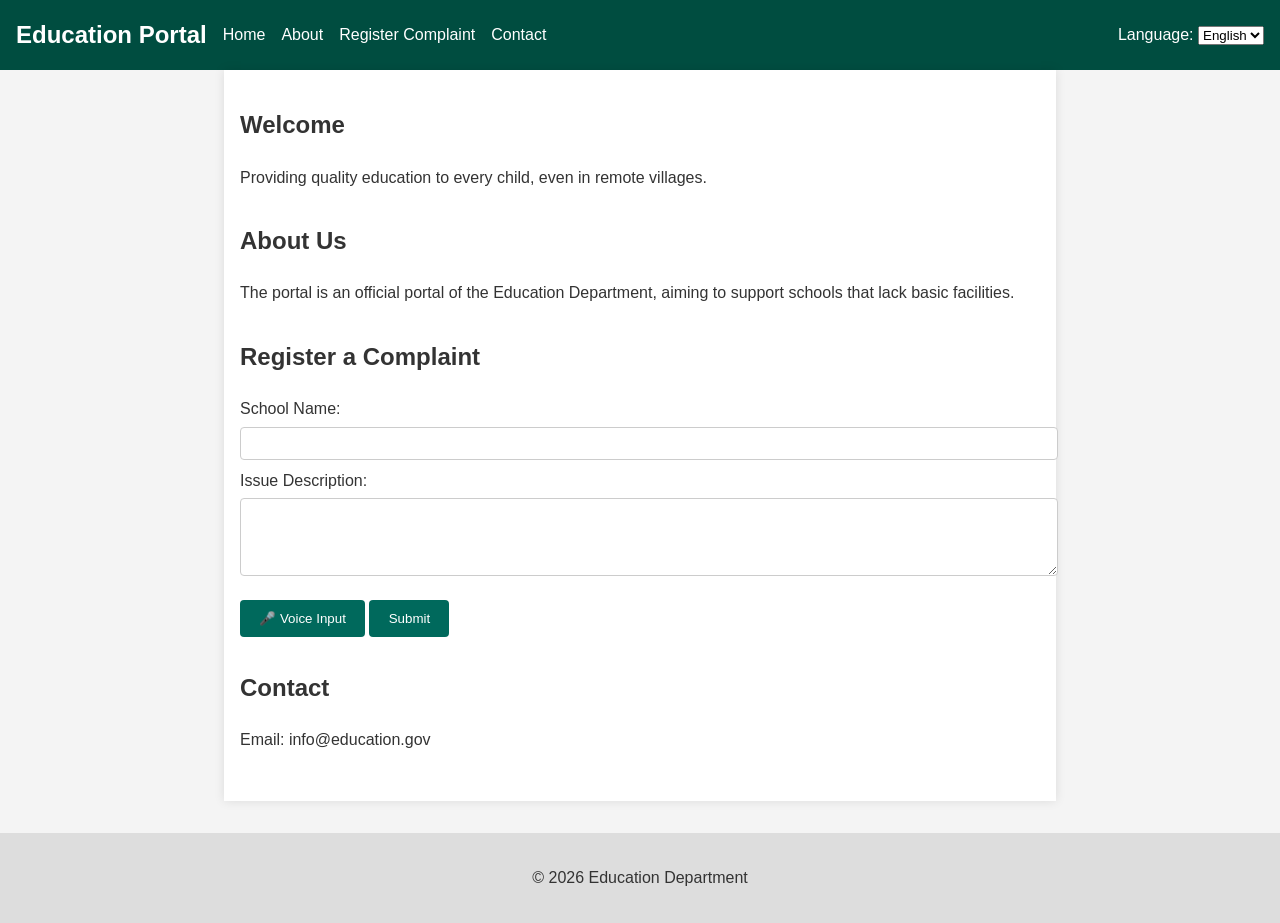
==== index.html @ c0d149fc "Initial commit" ====
<!DOCTYPE html>
<html lang="en">
<head>
    <meta charset="UTF-8" />
    <meta http-equiv="X-UA-Compatible" content="IE=edge" />
    <meta name="viewport" content="width=device-width, initial-scale=1.0" />
    <title>Education Portal</title>
    <link rel="stylesheet" href="style.css" />
</head>
<body>
    <header>
        <h1>Education Portal</h1>
        <nav>
            <ul>
                <li><a href="#home">Home</a></li>
                <li><a href="#about">About</a></li>
                <li><a href="#complaint">Register Complaint</a></li>
                <li><a href="#contact">Contact</a></li>
            </ul>
        </nav>
        <div class="lang-select">
            <label for="language">Language:</label>
            <select id="language" onchange="setLanguage(this.value)">
                <option value="en" selected>English</option>
                <option value="ta">Tamil</option>
                <option value="hi">Hindi</option>
                <!-- Add more languages as needed -->
            </select>
        </div>
    </header>

    <main>
        <section id="home">
            <h2 data-key="homeTitle">Welcome</h2>
            <p data-key="homeDesc">Providing quality education to every child, even in remote villages.</p>
        </section>

        <section id="about">
            <h2 data-key="aboutTitle">About Us</h2>
            <p data-key="aboutDesc">The portal is an official portal of the Education Department, aiming to support schools that lack basic facilities.</p>
        </section>

        <section id="complaint">
            <h2 data-key="complaintTitle">Register a Complaint</h2>
            <form id="complaintForm">
                <label for="schoolName" data-key="schoolNameLabel">School Name:</label>
                <input type="text" id="schoolName" name="schoolName" required />

                <label for="issue" data-key="issueLabel">Issue Description:</label>
                <textarea id="issue" name="issue" rows="4" required></textarea>

                <button type="button" id="voiceBtn" onclick="startVoiceInput()">🎤 Voice Input</button>

                <button type="submit" data-key="submitBtn">Submit</button>
            </form>
            <div id="result"></div>
        </section>

        <section id="contact">
            <h2 data-key="contactTitle">Contact</h2>
            <p data-key="contactInfo">Email: info@education.gov</p>
        </section>
    </main>

    <footer>
        <p>&copy; 2026 Education Department</p>
    </footer>

    <script src="script.js"></script>
</body>
</html>
---- style.css ----
/* style.css */
body {
    font-family: Arial, sans-serif;
    margin: 0;
    padding: 0;
    line-height: 1.6;
    background-color: #f4f4f4;
    color: #333;
}
header {
    background-color: #004d40;
    color: #fff;
    padding: 1rem;
    display: flex;
    flex-wrap: wrap;
    align-items: center;
    justify-content: space-between;
}
header h1 {
    margin: 0;
    font-size: 1.5rem;
}
nav ul {
    list-style: none;
    display: flex;
    margin: 0;
    padding: 0;
}
nav li {
    margin-left: 1rem;
}
nav a {
    color: #fff;
    text-decoration: none;
}
.lang-select {
    margin-left: auto;
    color: #fff;
}
main {
    padding: 1rem;
    max-width: 800px;
    margin: auto;
    background-color: #fff;
    box-shadow: 0 0 10px rgba(0,0,0,0.1);
}
section {
    margin-bottom: 2rem;
}
form label {
    display: block;
    margin-top: 0.5rem;
}
form input, form textarea, form select {
    width: 100%;
    padding: 0.5rem;
    margin-top: 0.3rem;
    border: 1px solid #ccc;
    border-radius: 4px;
}
form button {
    margin-top: 1rem;
    padding: 0.7rem 1.2rem;
    background-color: #00695c;
    color: #fff;
    border: none;
    border-radius: 4px;
    cursor: pointer;
}
form button:hover {
    background-color: #004d40;
}
footer {
    text-align: center;
    padding: 1rem;
    background-color: #ddd;
    margin-top: 2rem;
}
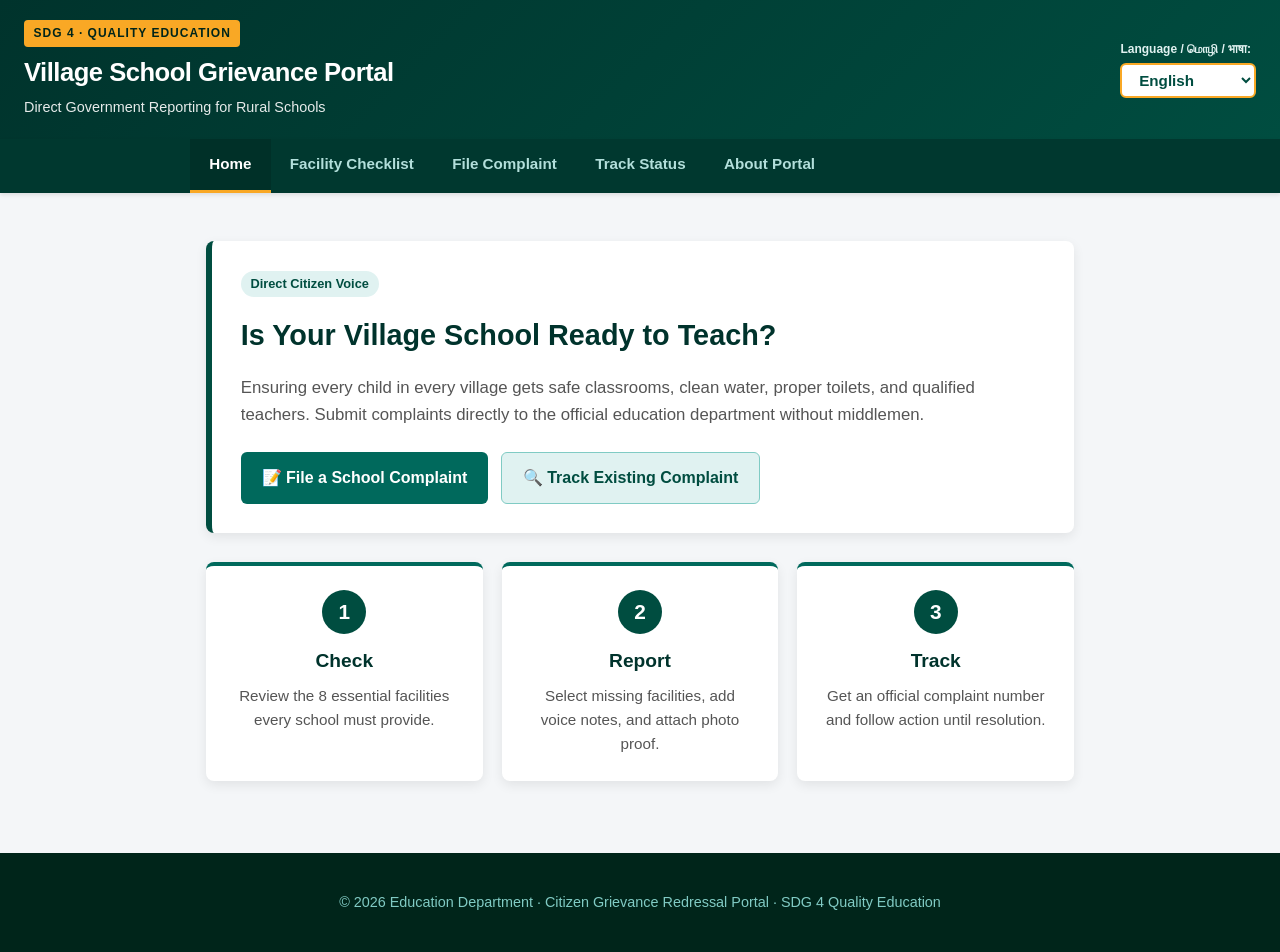
==== commit 70732a80: "Add photo proof upload, preview, facility checklist, complaint tracking, and full translations" ====
--- a/index.html
+++ b/index.html
@@ -4,66 +4,252 @@
     <meta charset="UTF-8" />
     <meta http-equiv="X-UA-Compatible" content="IE=edge" />
     <meta name="viewport" content="width=device-width, initial-scale=1.0" />
-    <title>Education Portal</title>
+    <title>Village School Facility & Complaint Portal | SDG 4</title>
     <link rel="stylesheet" href="style.css" />
 </head>
 <body>
     <header>
-        <h1>Education Portal</h1>
-        <nav>
-            <ul>
-                <li><a href="#home">Home</a></li>
-                <li><a href="#about">About</a></li>
-                <li><a href="#complaint">Register Complaint</a></li>
-                <li><a href="#contact">Contact</a></li>
-            </ul>
-        </nav>
-        <div class="lang-select">
-            <label for="language">Language:</label>
-            <select id="language" onchange="setLanguage(this.value)">
-                <option value="en" selected>English</option>
-                <option value="ta">Tamil</option>
-                <option value="hi">Hindi</option>
-                <!-- Add more languages as needed -->
-            </select>
+        <div class="header-brand">
+            <div class="sdg-badge">SDG 4 · QUALITY EDUCATION</div>
+            <h1 data-key="siteTitle">Village School Grievance Portal</h1>
+            <p class="tagline" data-key="siteTagline">Direct Government Reporting for Rural Schools</p>
+        </div>
+        <div class="header-controls">
+            <div class="lang-select">
+                <label for="language" data-key="langLabel">Language / மொழி / भाषा:</label>
+                <select id="language" onchange="setLanguage(this.value)">
+                    <option value="en" selected>English</option>
+                    <option value="ta">தமிழ் (Tamil)</option>
+                    <option value="hi">हिन्दी (Hindi)</option>
+                </select>
+            </div>
         </div>
     </header>
 
+    <nav>
+        <ul>
+            <li><a href="#home" class="active" data-key="navHome">Home</a></li>
+            <li><a href="#checklist" data-key="navChecklist">Facility Checklist</a></li>
+            <li><a href="#complaint" data-key="navComplaint">File Complaint</a></li>
+            <li><a href="#track" data-key="navTrack">Track Status</a></li>
+            <li><a href="#about" data-key="navAbout">About Portal</a></li>
+        </ul>
+    </nav>
+
     <main>
+        <!-- HOME SECTION -->
         <section id="home">
-            <h2 data-key="homeTitle">Welcome</h2>
-            <p data-key="homeDesc">Providing quality education to every child, even in remote villages.</p>
-        </section>
-
-        <section id="about">
-            <h2 data-key="aboutTitle">About Us</h2>
-            <p data-key="aboutDesc">The portal is an official portal of the Education Department, aiming to support schools that lack basic facilities.</p>
-        </section>
-
-        <section id="complaint">
-            <h2 data-key="complaintTitle">Register a Complaint</h2>
+            <div class="hero-card">
+                <span class="hero-tag" data-key="heroTag">Direct Citizen Voice</span>
+                <h2 data-key="homeTitle">Is Your Village School Ready to Teach?</h2>
+                <p data-key="homeDesc">Ensuring every child in every village gets safe classrooms, clean water, proper toilets, and qualified teachers. Submit complaints directly to the official education department without middlemen.</p>
+                <div class="quick-actions">
+                    <a href="#complaint" class="btn btn-primary" data-key="btnFileNow">📝 File a School Complaint</a>
+                    <a href="#track" class="btn btn-secondary" data-key="btnTrackNow">🔍 Track Existing Complaint</a>
+                </div>
+            </div>
+
+            <div class="steps-grid">
+                <div class="step-card">
+                    <div class="step-num">1</div>
+                    <h3 data-key="step1Title">Check</h3>
+                    <p data-key="step1Desc">Review the 8 essential facilities every school must provide.</p>
+                </div>
+                <div class="step-card">
+                    <div class="step-num">2</div>
+                    <h3 data-key="step2Title">Report</h3>
+                    <p data-key="step2Desc">Select missing facilities, add voice notes, and attach photo proof.</p>
+                </div>
+                <div class="step-card">
+                    <div class="step-num">3</div>
+                    <h3 data-key="step3Title">Track</h3>
+                    <p data-key="step3Desc">Get an official complaint number and follow action until resolution.</p>
+                </div>
+            </div>
+        </section>
+
+        <!-- FACILITY CHECKLIST SECTION -->
+        <section id="checklist" style="display:none;">
+            <h2 data-key="checklistTitle">Mandatory School Facilities Checklist</h2>
+            <p class="section-intro" data-key="checklistIntro">According to RTE and SDG 4 standards, every school must provide these 8 basic facilities. If any are missing, report immediately.</p>
+            
+            <div class="facilities-grid">
+                <div class="facility-card">
+                    <span class="facility-icon">🏫</span>
+                    <h4 data-key="fac1">Enough classrooms and teachers</h4>
+                </div>
+                <div class="facility-card">
+                    <span class="facility-icon">💧</span>
+                    <h4 data-key="fac2">Clean drinking water</h4>
+                </div>
+                <div class="facility-card">
+                    <span class="facility-icon">🚻</span>
+                    <h4 data-key="fac3">Separate toilets for girls and boys</h4>
+                </div>
+                <div class="facility-card">
+                    <span class="facility-icon">💡</span>
+                    <h4 data-key="fac4">Electricity, desks and books</h4>
+                </div>
+                <div class="facility-card">
+                    <span class="facility-icon">🧱</span>
+                    <h4 data-key="fac5">Safe building and boundary wall</h4>
+                </div>
+                <div class="facility-card">
+                    <span class="facility-icon">⚽</span>
+                    <h4 data-key="fac6">Playground & sports equipment</h4>
+                </div>
+                <div class="facility-card">
+                    <span class="facility-icon">♿</span>
+                    <h4 data-key="fac7">Access for children with disabilities</h4>
+                </div>
+                <div class="facility-card">
+                    <span class="facility-icon">🍲</span>
+                    <h4 data-key="fac8">Mid-day meal programme</h4>
+                </div>
+            </div>
+
+            <div class="cta-box">
+                <p data-key="ctaChecklist">Found a school missing one or more of these?</p>
+                <a href="#complaint" class="btn btn-primary" data-key="btnGoReport">Go to Complaint Form &rarr;</a>
+            </div>
+        </section>
+
+        <!-- COMPLAINT FORM SECTION -->
+        <section id="complaint" style="display:none;">
+            <div class="form-header">
+                <h2 data-key="complaintTitle">Register a School Complaint</h2>
+                <p data-key="complaintSubtitle">No agent or middleman: you submit directly to the official education authority.</p>
+            </div>
+
             <form id="complaintForm">
-                <label for="schoolName" data-key="schoolNameLabel">School Name:</label>
-                <input type="text" id="schoolName" name="schoolName" required />
-
-                <label for="issue" data-key="issueLabel">Issue Description:</label>
-                <textarea id="issue" name="issue" rows="4" required></textarea>
-
-                <button type="button" id="voiceBtn" onclick="startVoiceInput()">🎤 Voice Input</button>
-
-                <button type="submit" data-key="submitBtn">Submit</button>
+                <!-- Location Details -->
+                <div class="form-group">
+                    <label for="schoolName" data-key="schoolNameLabel">School Name *</label>
+                    <input type="text" id="schoolName" name="schoolName" placeholder="e.g. Govt Primary School, Perur" required />
+                </div>
+
+                <div class="form-row">
+                    <div class="form-group">
+                        <label for="villageName" data-key="villageLabel">Village / Town *</label>
+                        <input type="text" id="villageName" name="villageName" placeholder="e.g. Perur" required />
+                    </div>
+                    <div class="form-group">
+                        <label for="districtName" data-key="districtLabel">District *</label>
+                        <input type="text" id="districtName" name="districtName" placeholder="e.g. Coimbatore" required />
+                    </div>
+                </div>
+
+                <!-- Missing Facilities Checkboxes -->
+                <div class="form-group">
+                    <label data-key="missingFacLabel">Missing or Broken Facilities (Tick all that apply) *</label>
+                    <div class="checkbox-grid">
+                        <label class="check-item"><input type="checkbox" name="facility" value="Classrooms & Teachers" /> <span data-key="fac1">Enough classrooms and teachers</span></label>
+                        <label class="check-item"><input type="checkbox" name="facility" value="Clean Drinking Water" /> <span data-key="fac2">Clean drinking water</span></label>
+                        <label class="check-item"><input type="checkbox" name="facility" value="Separate Toilets" /> <span data-key="fac3">Separate toilets for girls and boys</span></label>
+                        <label class="check-item"><input type="checkbox" name="facility" value="Electricity & Desks" /> <span data-key="fac4">Electricity, desks and books</span></label>
+                        <label class="check-item"><input type="checkbox" name="facility" value="Safe Building" /> <span data-key="fac5">Safe building and boundary wall</span></label>
+                        <label class="check-item"><input type="checkbox" name="facility" value="Playground" /> <span data-key="fac6">Playground & sports equipment</span></label>
+                        <label class="check-item"><input type="checkbox" name="facility" value="Disability Access" /> <span data-key="fac7">Access for children with disabilities</span></label>
+                        <label class="check-item"><input type="checkbox" name="facility" value="Mid-day Meal" /> <span data-key="fac8">Mid-day meal programme</span></label>
+                    </div>
+                </div>
+
+                <!-- Issue Description with Voice Input -->
+                <div class="form-group">
+                    <div class="label-with-voice">
+                        <label for="issue" data-key="issueLabel">Short Description of the Problem *</label>
+                        <button type="button" id="voiceBtn" class="btn-voice" onclick="startVoiceInput()">
+                            <span class="mic-icon">🎤</span> <span data-key="voiceBtnText">Voice Record</span>
+                        </button>
+                    </div>
+                    <textarea id="issue" name="issue" rows="4" placeholder="Describe the issue in detail or click 'Voice Record' to speak in Tamil, English, or Hindi..." required></textarea>
+                    <p id="voiceStatus" class="voice-status"></p>
+                </div>
+
+                <!-- PHOTO PROOF UPLOAD -->
+                <div class="form-group photo-upload-group">
+                    <label for="photoInput" data-key="photoLabel">📸 Photo as Proof (Optional but Highly Recommended)</label>
+                    <p class="field-hint" data-key="photoHint">Take a photo of the broken facility or select an image from your phone/computer.</p>
+                    
+                    <div class="upload-dropzone" id="dropzone" onclick="document.getElementById('photoInput').click()">
+                        <span class="upload-icon">📷</span>
+                        <p class="dropzone-text" data-key="dropzoneText">Click or Tap here to Take Photo / Upload Image</p>
+                        <span class="file-limits">Supports JPG, PNG, WEBP (Max 10MB)</span>
+                        <input type="file" id="photoInput" name="photo" accept="image/*" capture="environment" style="display:none;" onchange="handlePhotoSelect(this)" />
+                    </div>
+
+                    <!-- Photo Preview Box -->
+                    <div id="photoPreviewContainer" class="photo-preview-container" style="display:none;">
+                        <div class="preview-header">
+                            <span data-key="previewLabel">Attached Photo Proof:</span>
+                            <button type="button" class="btn-remove-photo" onclick="removePhoto()" data-key="btnRemovePhoto">✖ Remove Photo</button>
+                        </div>
+                        <img id="photoPreview" src="" alt="Proof Preview" />
+                        <p id="photoFileName" class="photo-filename"></p>
+                    </div>
+                </div>
+
+                <!-- Contact & Anonymous Option -->
+                <div class="form-group">
+                    <label for="contactInfo" data-key="contactPhoneLabel">Contact Phone / WhatsApp (Optional for status updates)</label>
+                    <input type="tel" id="contactInfo" name="contactInfo" placeholder="e.g. 9876543210" />
+                </div>
+
+                <div class="form-group anonymous-group">
+                    <label class="check-item checkbox-anonymous">
+                        <input type="checkbox" id="anonymousCheck" name="anonymous" />
+                        <span data-key="anonymousLabel">🔒 Submit anonymously for safety (your identity will be protected)</span>
+                    </label>
+                </div>
+
+                <!-- Submit Button -->
+                <button type="submit" class="btn btn-submit" id="submitBtn" data-key="submitBtn">
+                    🚀 Submit Complaint Directly to Education Department
+                </button>
             </form>
-            <div id="result"></div>
-        </section>
-
-        <section id="contact">
-            <h2 data-key="contactTitle">Contact</h2>
-            <p data-key="contactInfo">Email: info@education.gov</p>
+
+            <!-- Result Card -->
+            <div id="result" class="result-box" style="display:none;"></div>
+        </section>
+
+        <!-- TRACK COMPLAINT SECTION -->
+        <section id="track" style="display:none;">
+            <h2 data-key="trackTitle">Track Complaint Status</h2>
+            <p data-key="trackDesc">Enter your complaint reference number to check live inspection and resolution status.</p>
+
+            <div class="track-form-box">
+                <div class="track-input-row">
+                    <input type="text" id="trackInput" placeholder="e.g. TN-EDU-2026-4891" />
+                    <button type="button" class="btn btn-primary" onclick="trackComplaint()" data-key="btnCheckStatus">Check Status</button>
+                </div>
+            </div>
+
+            <div id="trackResult" class="track-result-card" style="display:none;"></div>
+        </section>
+
+        <!-- ABOUT SECTION -->
+        <section id="about" style="display:none;">
+            <h2 data-key="aboutTitle">About This Portal</h2>
+            <div class="about-card">
+                <p data-key="aboutDesc1">This portal supports <strong>United Nations SDG 4 (Quality Education)</strong> by giving parents, teachers, and villagers a direct digital voice to ensure government schools have basic human facilities.</p>
+                <h4 data-key="aboutWhyTitle">Why Direct Reporting?</h4>
+                <ul>
+                    <li data-key="aboutWhy1"><strong>No middlemen:</strong> Complaints reach education directors without getting blocked or altered.</li>
+                    <li data-key="aboutWhy2"><strong>Photographic proof:</strong> Visual evidence ensures authorities cannot ignore infrastructural negligence.</li>
+                    <li data-key="aboutWhy3"><strong>Full transparency:</strong> Every complaint gets a permanent tracking number.</li>
+                    <li data-key="aboutWhy4"><strong>Safety guaranteed:</strong> Anonymous reporting protects villagers from local harassment.</li>
+                </ul>
+                <div class="contact-details">
+                    <h4 data-key="contactTitle">Official Education Grievance Desk</h4>
+                    <p data-key="contactInfo1">Email: grievance@schooleducation.gov.in</p>
+                    <p data-key="contactInfo2">Toll-Free Helpline: 14417 (Education Helpdesk)</p>
+                </div>
+            </div>
         </section>
     </main>
 
     <footer>
-        <p>&copy; 2026 Education Department</p>
+        <p>&copy; 2026 Education Department · Citizen Grievance Redressal Portal · SDG 4 Quality Education</p>
     </footer>
 
     <script src="script.js"></script>
--- a/style.css
+++ b/style.css
@@ -1,78 +1,740 @@
-/* style.css */
+/* style.css - Village School Facility & Grievance Portal */
+:root {
+    --primary: #004d40;
+    --primary-light: #00695c;
+    --primary-dark: #00251a;
+    --accent-gold: #f9a825;
+    --accent-red: #d32f2f;
+    --accent-green: #2e7d32;
+    --bg-light: #f4f6f8;
+    --card-bg: #ffffff;
+    --text-dark: #212121;
+    --text-muted: #555555;
+    --border-color: #dcdcdc;
+    --shadow: 0 4px 12px rgba(0, 0, 0, 0.08);
+}
+
+* {
+    box-sizing: border-box;
+}
+
 body {
-    font-family: Arial, sans-serif;
+    font-family: -apple-system, BlinkMacSystemFont, "Segoe UI", Roboto, "Helvetica Neue", Arial, sans-serif;
     margin: 0;
     padding: 0;
     line-height: 1.6;
-    background-color: #f4f4f4;
-    color: #333;
-}
+    background-color: var(--bg-light);
+    color: var(--text-dark);
+}
+
+/* Header */
 header {
-    background-color: #004d40;
+    background: linear-gradient(135deg, #00332c 0%, #004d40 100%);
     color: #fff;
-    padding: 1rem;
+    padding: 1.2rem 1.5rem;
     display: flex;
     flex-wrap: wrap;
     align-items: center;
     justify-content: space-between;
-}
+    gap: 1rem;
+    box-shadow: 0 2px 8px rgba(0,0,0,0.2);
+}
+
+.sdg-badge {
+    display: inline-block;
+    background-color: var(--accent-gold);
+    color: #00251a;
+    font-weight: 800;
+    font-size: 0.75rem;
+    letter-spacing: 1px;
+    padding: 0.25rem 0.6rem;
+    border-radius: 4px;
+    margin-bottom: 0.3rem;
+}
+
 header h1 {
     margin: 0;
-    font-size: 1.5rem;
-}
+    font-size: 1.6rem;
+    font-weight: 700;
+    letter-spacing: -0.5px;
+}
+
+header .tagline {
+    margin: 0.2rem 0 0 0;
+    font-size: 0.9rem;
+    opacity: 0.9;
+}
+
+.header-controls {
+    display: flex;
+    align-items: center;
+}
+
+.lang-select {
+    display: flex;
+    flex-direction: column;
+    align-items: flex-start;
+}
+
+.lang-select label {
+    font-size: 0.75rem;
+    font-weight: 600;
+    color: #e0f2f1;
+    margin-bottom: 0.2rem;
+}
+
+.lang-select select {
+    background-color: #ffffff;
+    color: #004d40;
+    font-size: 0.95rem;
+    font-weight: 700;
+    border: 2px solid var(--accent-gold);
+    border-radius: 6px;
+    padding: 0.4rem 0.8rem;
+    cursor: pointer;
+    outline: none;
+}
+
+/* Navigation */
+nav {
+    background-color: #00382f;
+    box-shadow: 0 2px 4px rgba(0,0,0,0.1);
+    position: sticky;
+    top: 0;
+    z-index: 100;
+}
+
 nav ul {
     list-style: none;
     display: flex;
     margin: 0;
     padding: 0;
-}
+    overflow-x: auto;
+    max-width: 900px;
+    margin: auto;
+}
+
 nav li {
-    margin-left: 1rem;
-}
+    margin: 0;
+    white-space: nowrap;
+}
+
 nav a {
-    color: #fff;
+    display: block;
+    color: #b2dfdb;
     text-decoration: none;
-}
-.lang-select {
-    margin-left: auto;
-    color: #fff;
-}
+    padding: 0.85rem 1.2rem;
+    font-size: 0.95rem;
+    font-weight: 600;
+    transition: all 0.2s ease;
+    border-bottom: 3px solid transparent;
+}
+
+nav a:hover {
+    color: #ffffff;
+    background-color: rgba(255, 255, 255, 0.08);
+}
+
+nav a.active {
+    color: #ffffff;
+    border-bottom: 3px solid var(--accent-gold);
+    background-color: rgba(0, 0, 0, 0.15);
+}
+
+/* Main Container */
 main {
+    padding: 1.5rem 1rem;
+    max-width: 900px;
+    margin: 1.5rem auto;
+}
+
+/* Hero & Steps */
+.hero-card {
+    background: #ffffff;
+    border-left: 6px solid #004d40;
+    border-radius: 8px;
+    padding: 1.8rem;
+    box-shadow: var(--shadow);
+    margin-bottom: 1.8rem;
+}
+
+.hero-tag {
+    display: inline-block;
+    background-color: #e0f2f1;
+    color: #004d40;
+    font-size: 0.8rem;
+    font-weight: 700;
+    padding: 0.2rem 0.6rem;
+    border-radius: 20px;
+    margin-bottom: 0.5rem;
+}
+
+.hero-card h2 {
+    margin: 0.4rem 0 0.8rem 0;
+    font-size: 1.8rem;
+    color: #00332c;
+}
+
+.hero-card p {
+    font-size: 1.05rem;
+    color: var(--text-muted);
+    margin-bottom: 1.5rem;
+}
+
+.quick-actions {
+    display: flex;
+    flex-wrap: wrap;
+    gap: 0.8rem;
+}
+
+.btn {
+    display: inline-flex;
+    align-items: center;
+    justify-content: center;
+    padding: 0.75rem 1.3rem;
+    font-size: 1rem;
+    font-weight: 700;
+    border-radius: 6px;
+    text-decoration: none;
+    cursor: pointer;
+    border: none;
+    transition: transform 0.15s ease, background-color 0.2s ease;
+}
+
+.btn:active {
+    transform: scale(0.98);
+}
+
+.btn-primary {
+    background-color: #00695c;
+    color: #ffffff;
+}
+
+.btn-primary:hover {
+    background-color: #004d40;
+}
+
+.btn-secondary {
+    background-color: #e0f2f1;
+    color: #004d40;
+    border: 1px solid #80cbc4;
+}
+
+.btn-secondary:hover {
+    background-color: #b2dfdb;
+}
+
+.steps-grid {
+    display: grid;
+    grid-template-columns: repeat(auto-fit, minmax(240px, 1fr));
+    gap: 1.2rem;
+    margin-top: 1.5rem;
+}
+
+.step-card {
+    background: #ffffff;
+    border-radius: 8px;
+    padding: 1.5rem;
+    box-shadow: var(--shadow);
+    text-align: center;
+    border-top: 4px solid #00695c;
+}
+
+.step-num {
+    width: 44px;
+    height: 44px;
+    background-color: #004d40;
+    color: #ffffff;
+    font-size: 1.3rem;
+    font-weight: 800;
+    border-radius: 50%;
+    display: flex;
+    align-items: center;
+    justify-content: center;
+    margin: 0 auto 0.8rem auto;
+}
+
+.step-card h3 {
+    margin: 0.4rem 0;
+    color: #00332c;
+    font-size: 1.2rem;
+}
+
+.step-card p {
+    margin: 0;
+    color: var(--text-muted);
+    font-size: 0.95rem;
+}
+
+/* Facility Checklist Grid */
+.facilities-grid {
+    display: grid;
+    grid-template-columns: repeat(auto-fit, minmax(260px, 1fr));
+    gap: 1rem;
+    margin: 1.5rem 0;
+}
+
+.facility-card {
+    background: #ffffff;
+    border: 1px solid var(--border-color);
+    border-radius: 8px;
+    padding: 1.2rem;
+    display: flex;
+    align-items: center;
+    gap: 1rem;
+    box-shadow: 0 2px 6px rgba(0,0,0,0.05);
+}
+
+.facility-icon {
+    font-size: 2rem;
+}
+
+.facility-card h4 {
+    margin: 0;
+    font-size: 1.05rem;
+    color: #00332c;
+}
+
+.cta-box {
+    background: #e0f2f1;
+    border: 2px dashed #00695c;
+    border-radius: 8px;
+    padding: 1.5rem;
+    text-align: center;
+    margin-top: 2rem;
+}
+
+.cta-box p {
+    font-size: 1.1rem;
+    font-weight: 700;
+    color: #004d40;
+    margin-top: 0;
+}
+
+/* Complaint Form */
+#complaintForm {
+    background: #ffffff;
+    border-radius: 8px;
+    padding: 1.8rem;
+    box-shadow: var(--shadow);
+}
+
+.form-header {
+    margin-bottom: 1.5rem;
+}
+
+.form-header h2 {
+    margin: 0 0 0.3rem 0;
+    color: #00332c;
+    font-size: 1.7rem;
+}
+
+.form-header p {
+    margin: 0;
+    color: var(--text-muted);
+}
+
+.form-group {
+    margin-bottom: 1.4rem;
+}
+
+.form-row {
+    display: grid;
+    grid-template-columns: 1fr 1fr;
+    gap: 1rem;
+}
+
+@media (max-width: 600px) {
+    .form-row {
+        grid-template-columns: 1fr;
+    }
+}
+
+label {
+    display: block;
+    font-weight: 700;
+    margin-bottom: 0.4rem;
+    color: #212121;
+    font-size: 0.95rem;
+}
+
+input[type="text"],
+input[type="tel"],
+textarea {
+    width: 100%;
+    padding: 0.75rem;
+    font-size: 1rem;
+    border: 1.5px solid var(--border-color);
+    border-radius: 6px;
+    outline: none;
+    font-family: inherit;
+    transition: border-color 0.2s ease;
+}
+
+input[type="text"]:focus,
+input[type="tel"]:focus,
+textarea:focus {
+    border-color: #00695c;
+    box-shadow: 0 0 0 3px rgba(0, 105, 92, 0.15);
+}
+
+/* Checkbox Grid */
+.checkbox-grid {
+    display: grid;
+    grid-template-columns: repeat(auto-fit, minmax(250px, 1fr));
+    gap: 0.6rem;
+    background: #fafafa;
+    border: 1px solid var(--border-color);
+    border-radius: 6px;
     padding: 1rem;
-    max-width: 800px;
-    margin: auto;
-    background-color: #fff;
-    box-shadow: 0 0 10px rgba(0,0,0,0.1);
-}
-section {
-    margin-bottom: 2rem;
-}
-form label {
+}
+
+.check-item {
+    display: flex;
+    align-items: flex-start;
+    gap: 0.6rem;
+    font-weight: 500;
+    font-size: 0.95rem;
+    cursor: pointer;
+}
+
+.check-item input[type="checkbox"] {
+    width: 18px;
+    height: 18px;
+    margin-top: 3px;
+    cursor: pointer;
+    accent-color: #00695c;
+}
+
+/* Label with Voice */
+.label-with-voice {
+    display: flex;
+    justify-content: space-between;
+    align-items: center;
+    margin-bottom: 0.4rem;
+}
+
+.label-with-voice label {
+    margin-bottom: 0;
+}
+
+.btn-voice {
+    background-color: #fff3e0;
+    color: #e65100;
+    border: 1.5px solid #ffb74d;
+    padding: 0.35rem 0.8rem;
+    border-radius: 20px;
+    font-weight: 700;
+    font-size: 0.85rem;
+    cursor: pointer;
+    display: flex;
+    align-items: center;
+    gap: 0.3rem;
+}
+
+.btn-voice:hover {
+    background-color: #ffe0b2;
+}
+
+.btn-voice.recording {
+    background-color: #ffebee;
+    color: #c62828;
+    border-color: #ef5350;
+    animation: pulse 1.2s infinite;
+}
+
+@keyframes pulse {
+    0% { transform: scale(1); }
+    50% { transform: scale(1.05); }
+    100% { transform: scale(1); }
+}
+
+.voice-status {
+    font-size: 0.85rem;
+    color: #d32f2f;
+    margin: 0.3rem 0 0 0;
+    font-weight: 600;
+}
+
+/* PHOTO PROOF UPLOAD STYLES */
+.photo-upload-group {
+    background-color: #fafafa;
+    border: 2px dashed #00695c;
+    border-radius: 8px;
+    padding: 1.2rem;
+}
+
+.field-hint {
+    margin: 0 0 0.8rem 0;
+    font-size: 0.85rem;
+    color: var(--text-muted);
+}
+
+.upload-dropzone {
+    background-color: #ffffff;
+    border: 1.5px dashed #80cbc4;
+    border-radius: 6px;
+    padding: 1.5rem 1rem;
+    text-align: center;
+    cursor: pointer;
+    transition: all 0.2s ease;
+}
+
+.upload-dropzone:hover {
+    background-color: #e0f2f1;
+    border-color: #004d40;
+}
+
+.upload-icon {
+    font-size: 2.5rem;
     display: block;
-    margin-top: 0.5rem;
-}
-form input, form textarea, form select {
-    width: 100%;
-    padding: 0.5rem;
+    margin-bottom: 0.4rem;
+}
+
+.dropzone-text {
+    margin: 0;
+    font-weight: 700;
+    font-size: 1.05rem;
+    color: #004d40;
+}
+
+.file-limits {
+    display: block;
+    font-size: 0.75rem;
+    color: #757575;
     margin-top: 0.3rem;
-    border: 1px solid #ccc;
-    border-radius: 4px;
-}
-form button {
+}
+
+.photo-preview-container {
     margin-top: 1rem;
-    padding: 0.7rem 1.2rem;
-    background-color: #00695c;
-    color: #fff;
-    border: none;
+    background: #ffffff;
+    border: 1px solid var(--border-color);
+    border-radius: 6px;
+    padding: 1rem;
+    text-align: center;
+}
+
+.preview-header {
+    display: flex;
+    justify-content: space-between;
+    align-items: center;
+    margin-bottom: 0.8rem;
+    font-weight: 700;
+    color: #004d40;
+}
+
+.btn-remove-photo {
+    background-color: #ffebee;
+    color: #c62828;
+    border: 1px solid #ef9a9a;
+    padding: 0.3rem 0.7rem;
     border-radius: 4px;
     cursor: pointer;
-}
-form button:hover {
+    font-size: 0.8rem;
+    font-weight: 700;
+}
+
+.btn-remove-photo:hover {
+    background-color: #ffcdd2;
+}
+
+#photoPreview {
+    max-width: 100%;
+    max-height: 280px;
+    border-radius: 6px;
+    box-shadow: 0 2px 6px rgba(0,0,0,0.15);
+    object-fit: contain;
+}
+
+.photo-filename {
+    margin: 0.5rem 0 0 0;
+    font-size: 0.85rem;
+    color: var(--text-muted);
+}
+
+/* Anonymous Checkbox */
+.anonymous-group {
+    background-color: #e8f5e9;
+    border-left: 4px solid #2e7d32;
+    padding: 0.8rem 1rem;
+    border-radius: 4px;
+}
+
+.checkbox-anonymous {
+    margin: 0;
+    font-weight: 600;
+    color: #1b5e20;
+}
+
+/* Submit Button */
+.btn-submit {
+    width: 100%;
     background-color: #004d40;
-}
+    color: #ffffff;
+    font-size: 1.15rem;
+    padding: 1rem;
+    border-radius: 6px;
+    box-shadow: 0 4px 10px rgba(0, 77, 64, 0.3);
+}
+
+.btn-submit:hover {
+    background-color: #00332c;
+}
+
+/* Result Box */
+.result-box {
+    margin-top: 1.5rem;
+    background: #ffffff;
+    border-radius: 8px;
+    padding: 1.5rem;
+    border: 2px solid #2e7d32;
+    box-shadow: var(--shadow);
+}
+
+.result-success-title {
+    color: #2e7d32;
+    margin-top: 0;
+    font-size: 1.4rem;
+}
+
+.complaint-id-badge {
+    display: inline-block;
+    background: #004d40;
+    color: #ffffff;
+    font-size: 1.2rem;
+    font-weight: 800;
+    padding: 0.4rem 1rem;
+    border-radius: 6px;
+    margin: 0.5rem 0 1rem 0;
+    letter-spacing: 1px;
+}
+
+.result-photo-thumb {
+    max-width: 200px;
+    max-height: 150px;
+    border-radius: 6px;
+    border: 1px solid var(--border-color);
+    margin-top: 0.5rem;
+    display: block;
+}
+
+/* Track Section */
+.track-form-box {
+    background: #ffffff;
+    border-radius: 8px;
+    padding: 1.5rem;
+    box-shadow: var(--shadow);
+    margin-bottom: 1.5rem;
+}
+
+.track-input-row {
+    display: flex;
+    gap: 0.8rem;
+}
+
+@media (max-width: 500px) {
+    .track-input-row {
+        flex-direction: column;
+    }
+}
+
+.track-input-row input {
+    flex: 1;
+}
+
+.track-result-card {
+    background: #ffffff;
+    border-radius: 8px;
+    padding: 1.5rem;
+    box-shadow: var(--shadow);
+    border-top: 5px solid #00695c;
+}
+
+/* Timeline */
+.timeline {
+    display: flex;
+    justify-content: space-between;
+    margin: 2rem 0 1.5rem 0;
+    position: relative;
+}
+
+.timeline::before {
+    content: '';
+    position: absolute;
+    top: 20px;
+    left: 20px;
+    right: 20px;
+    height: 4px;
+    background-color: #e0e0e0;
+    z-index: 1;
+}
+
+.timeline-step {
+    position: relative;
+    z-index: 2;
+    text-align: center;
+    flex: 1;
+}
+
+.timeline-dot {
+    width: 40px;
+    height: 40px;
+    border-radius: 50%;
+    background-color: #e0e0e0;
+    color: #757575;
+    display: flex;
+    align-items: center;
+    justify-content: center;
+    font-weight: 700;
+    margin: 0 auto 0.5rem auto;
+    border: 3px solid #ffffff;
+}
+
+.timeline-step.completed .timeline-dot {
+    background-color: #2e7d32;
+    color: #ffffff;
+}
+
+.timeline-step.current .timeline-dot {
+    background-color: var(--accent-gold);
+    color: #000000;
+}
+
+.timeline-label {
+    font-size: 0.85rem;
+    font-weight: 700;
+    color: #424242;
+}
+
+/* About Section */
+.about-card {
+    background: #ffffff;
+    border-radius: 8px;
+    padding: 1.8rem;
+    box-shadow: var(--shadow);
+}
+
+.about-card ul {
+    padding-left: 1.2rem;
+    color: var(--text-dark);
+}
+
+.about-card li {
+    margin-bottom: 0.6rem;
+}
+
+.contact-details {
+    margin-top: 1.5rem;
+    padding-top: 1.2rem;
+    border-top: 1px solid var(--border-color);
+}
+
+/* Footer */
 footer {
     text-align: center;
-    padding: 1rem;
-    background-color: #ddd;
-    margin-top: 2rem;
-}
+    padding: 1.5rem 1rem;
+    background-color: #00251a;
+    color: #80cbc4;
+    font-size: 0.9rem;
+    margin-top: 3rem;
+}
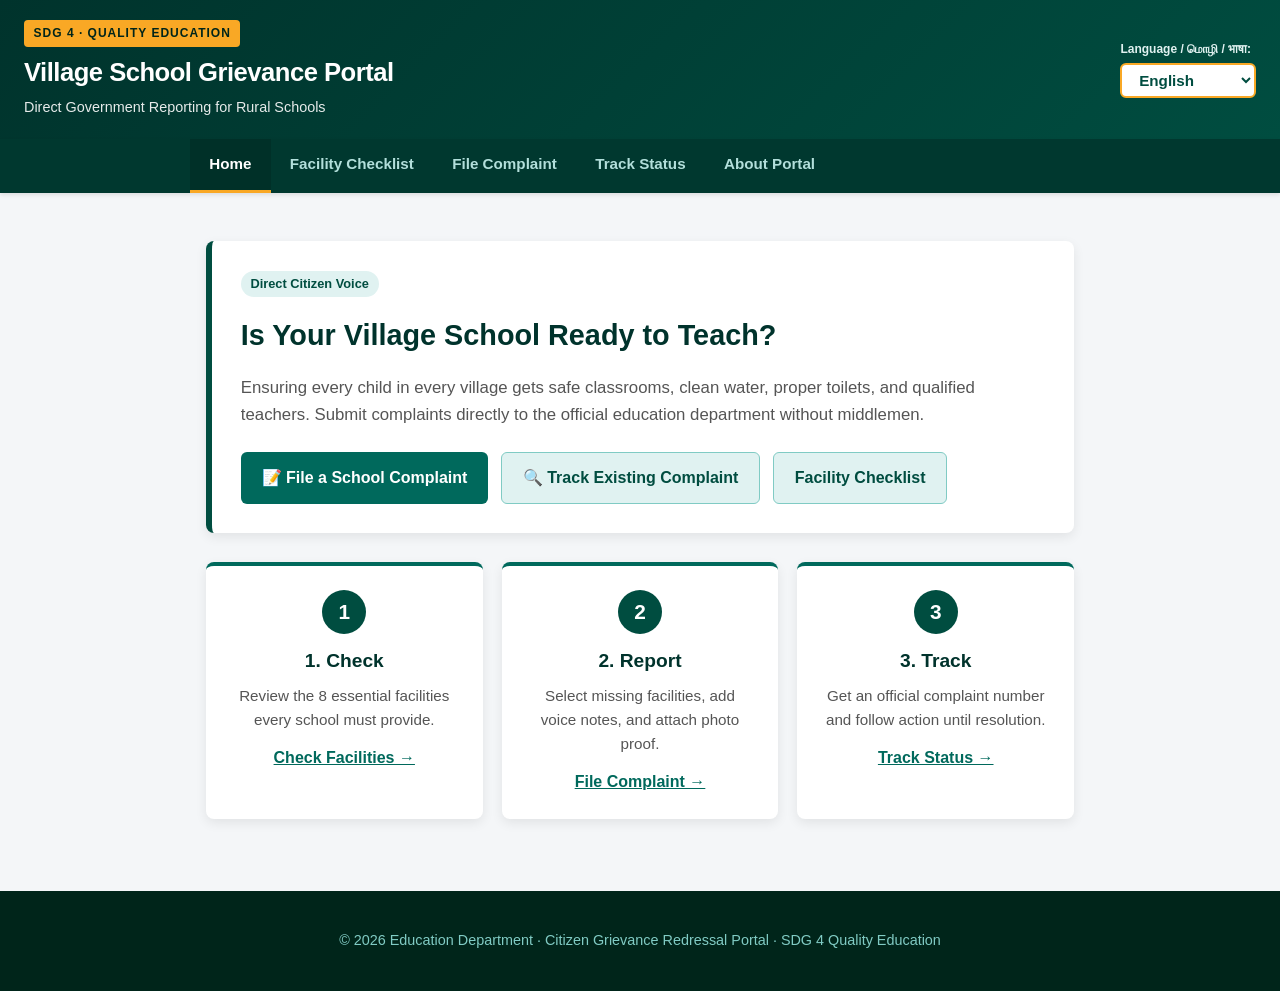
==== commit 90070db3: "Convert website to multi-page architecture with separate HTML pages for each section" ====
--- a/index.html
+++ b/index.html
@@ -4,7 +4,7 @@
     <meta charset="UTF-8" />
     <meta http-equiv="X-UA-Compatible" content="IE=edge" />
     <meta name="viewport" content="width=device-width, initial-scale=1.0" />
-    <title>Village School Facility & Complaint Portal | SDG 4</title>
+    <title>Home - Village School Grievance Portal | SDG 4</title>
     <link rel="stylesheet" href="style.css" />
 </head>
 <body>
@@ -28,24 +28,25 @@
 
     <nav>
         <ul>
-            <li><a href="#home" class="active" data-key="navHome">Home</a></li>
-            <li><a href="#checklist" data-key="navChecklist">Facility Checklist</a></li>
-            <li><a href="#complaint" data-key="navComplaint">File Complaint</a></li>
-            <li><a href="#track" data-key="navTrack">Track Status</a></li>
-            <li><a href="#about" data-key="navAbout">About Portal</a></li>
+            <li><a href="index.html" class="active" data-key="navHome">Home</a></li>
+            <li><a href="checklist.html" data-key="navChecklist">Facility Checklist</a></li>
+            <li><a href="complaint.html" data-key="navComplaint">File Complaint</a></li>
+            <li><a href="track.html" data-key="navTrack">Track Status</a></li>
+            <li><a href="about.html" data-key="navAbout">About Portal</a></li>
         </ul>
     </nav>
 
     <main>
-        <!-- HOME SECTION -->
+        <!-- HOME PAGE CONTENT -->
         <section id="home">
             <div class="hero-card">
                 <span class="hero-tag" data-key="heroTag">Direct Citizen Voice</span>
                 <h2 data-key="homeTitle">Is Your Village School Ready to Teach?</h2>
                 <p data-key="homeDesc">Ensuring every child in every village gets safe classrooms, clean water, proper toilets, and qualified teachers. Submit complaints directly to the official education department without middlemen.</p>
                 <div class="quick-actions">
-                    <a href="#complaint" class="btn btn-primary" data-key="btnFileNow">📝 File a School Complaint</a>
-                    <a href="#track" class="btn btn-secondary" data-key="btnTrackNow">🔍 Track Existing Complaint</a>
+                    <a href="complaint.html" class="btn btn-primary" data-key="btnFileNow">📝 File a School Complaint</a>
+                    <a href="track.html" class="btn btn-secondary" data-key="btnTrackNow">🔍 Track Existing Complaint</a>
+                    <a href="checklist.html" class="btn btn-secondary" data-key="navChecklist">📋 View School Checklist</a>
                 </div>
             </div>
 
@@ -54,195 +55,19 @@
                     <div class="step-num">1</div>
                     <h3 data-key="step1Title">Check</h3>
                     <p data-key="step1Desc">Review the 8 essential facilities every school must provide.</p>
+                    <a href="checklist.html" style="display:inline-block; margin-top:0.8rem; color:#00695c; font-weight:700;">Check Facilities &rarr;</a>
                 </div>
                 <div class="step-card">
                     <div class="step-num">2</div>
                     <h3 data-key="step2Title">Report</h3>
                     <p data-key="step2Desc">Select missing facilities, add voice notes, and attach photo proof.</p>
+                    <a href="complaint.html" style="display:inline-block; margin-top:0.8rem; color:#00695c; font-weight:700;">File Complaint &rarr;</a>
                 </div>
                 <div class="step-card">
                     <div class="step-num">3</div>
                     <h3 data-key="step3Title">Track</h3>
                     <p data-key="step3Desc">Get an official complaint number and follow action until resolution.</p>
-                </div>
-            </div>
-        </section>
-
-        <!-- FACILITY CHECKLIST SECTION -->
-        <section id="checklist" style="display:none;">
-            <h2 data-key="checklistTitle">Mandatory School Facilities Checklist</h2>
-            <p class="section-intro" data-key="checklistIntro">According to RTE and SDG 4 standards, every school must provide these 8 basic facilities. If any are missing, report immediately.</p>
-            
-            <div class="facilities-grid">
-                <div class="facility-card">
-                    <span class="facility-icon">🏫</span>
-                    <h4 data-key="fac1">Enough classrooms and teachers</h4>
-                </div>
-                <div class="facility-card">
-                    <span class="facility-icon">💧</span>
-                    <h4 data-key="fac2">Clean drinking water</h4>
-                </div>
-                <div class="facility-card">
-                    <span class="facility-icon">🚻</span>
-                    <h4 data-key="fac3">Separate toilets for girls and boys</h4>
-                </div>
-                <div class="facility-card">
-                    <span class="facility-icon">💡</span>
-                    <h4 data-key="fac4">Electricity, desks and books</h4>
-                </div>
-                <div class="facility-card">
-                    <span class="facility-icon">🧱</span>
-                    <h4 data-key="fac5">Safe building and boundary wall</h4>
-                </div>
-                <div class="facility-card">
-                    <span class="facility-icon">⚽</span>
-                    <h4 data-key="fac6">Playground & sports equipment</h4>
-                </div>
-                <div class="facility-card">
-                    <span class="facility-icon">♿</span>
-                    <h4 data-key="fac7">Access for children with disabilities</h4>
-                </div>
-                <div class="facility-card">
-                    <span class="facility-icon">🍲</span>
-                    <h4 data-key="fac8">Mid-day meal programme</h4>
-                </div>
-            </div>
-
-            <div class="cta-box">
-                <p data-key="ctaChecklist">Found a school missing one or more of these?</p>
-                <a href="#complaint" class="btn btn-primary" data-key="btnGoReport">Go to Complaint Form &rarr;</a>
-            </div>
-        </section>
-
-        <!-- COMPLAINT FORM SECTION -->
-        <section id="complaint" style="display:none;">
-            <div class="form-header">
-                <h2 data-key="complaintTitle">Register a School Complaint</h2>
-                <p data-key="complaintSubtitle">No agent or middleman: you submit directly to the official education authority.</p>
-            </div>
-
-            <form id="complaintForm">
-                <!-- Location Details -->
-                <div class="form-group">
-                    <label for="schoolName" data-key="schoolNameLabel">School Name *</label>
-                    <input type="text" id="schoolName" name="schoolName" placeholder="e.g. Govt Primary School, Perur" required />
-                </div>
-
-                <div class="form-row">
-                    <div class="form-group">
-                        <label for="villageName" data-key="villageLabel">Village / Town *</label>
-                        <input type="text" id="villageName" name="villageName" placeholder="e.g. Perur" required />
-                    </div>
-                    <div class="form-group">
-                        <label for="districtName" data-key="districtLabel">District *</label>
-                        <input type="text" id="districtName" name="districtName" placeholder="e.g. Coimbatore" required />
-                    </div>
-                </div>
-
-                <!-- Missing Facilities Checkboxes -->
-                <div class="form-group">
-                    <label data-key="missingFacLabel">Missing or Broken Facilities (Tick all that apply) *</label>
-                    <div class="checkbox-grid">
-                        <label class="check-item"><input type="checkbox" name="facility" value="Classrooms & Teachers" /> <span data-key="fac1">Enough classrooms and teachers</span></label>
-                        <label class="check-item"><input type="checkbox" name="facility" value="Clean Drinking Water" /> <span data-key="fac2">Clean drinking water</span></label>
-                        <label class="check-item"><input type="checkbox" name="facility" value="Separate Toilets" /> <span data-key="fac3">Separate toilets for girls and boys</span></label>
-                        <label class="check-item"><input type="checkbox" name="facility" value="Electricity & Desks" /> <span data-key="fac4">Electricity, desks and books</span></label>
-                        <label class="check-item"><input type="checkbox" name="facility" value="Safe Building" /> <span data-key="fac5">Safe building and boundary wall</span></label>
-                        <label class="check-item"><input type="checkbox" name="facility" value="Playground" /> <span data-key="fac6">Playground & sports equipment</span></label>
-                        <label class="check-item"><input type="checkbox" name="facility" value="Disability Access" /> <span data-key="fac7">Access for children with disabilities</span></label>
-                        <label class="check-item"><input type="checkbox" name="facility" value="Mid-day Meal" /> <span data-key="fac8">Mid-day meal programme</span></label>
-                    </div>
-                </div>
-
-                <!-- Issue Description with Voice Input -->
-                <div class="form-group">
-                    <div class="label-with-voice">
-                        <label for="issue" data-key="issueLabel">Short Description of the Problem *</label>
-                        <button type="button" id="voiceBtn" class="btn-voice" onclick="startVoiceInput()">
-                            <span class="mic-icon">🎤</span> <span data-key="voiceBtnText">Voice Record</span>
-                        </button>
-                    </div>
-                    <textarea id="issue" name="issue" rows="4" placeholder="Describe the issue in detail or click 'Voice Record' to speak in Tamil, English, or Hindi..." required></textarea>
-                    <p id="voiceStatus" class="voice-status"></p>
-                </div>
-
-                <!-- PHOTO PROOF UPLOAD -->
-                <div class="form-group photo-upload-group">
-                    <label for="photoInput" data-key="photoLabel">📸 Photo as Proof (Optional but Highly Recommended)</label>
-                    <p class="field-hint" data-key="photoHint">Take a photo of the broken facility or select an image from your phone/computer.</p>
-                    
-                    <div class="upload-dropzone" id="dropzone" onclick="document.getElementById('photoInput').click()">
-                        <span class="upload-icon">📷</span>
-                        <p class="dropzone-text" data-key="dropzoneText">Click or Tap here to Take Photo / Upload Image</p>
-                        <span class="file-limits">Supports JPG, PNG, WEBP (Max 10MB)</span>
-                        <input type="file" id="photoInput" name="photo" accept="image/*" capture="environment" style="display:none;" onchange="handlePhotoSelect(this)" />
-                    </div>
-
-                    <!-- Photo Preview Box -->
-                    <div id="photoPreviewContainer" class="photo-preview-container" style="display:none;">
-                        <div class="preview-header">
-                            <span data-key="previewLabel">Attached Photo Proof:</span>
-                            <button type="button" class="btn-remove-photo" onclick="removePhoto()" data-key="btnRemovePhoto">✖ Remove Photo</button>
-                        </div>
-                        <img id="photoPreview" src="" alt="Proof Preview" />
-                        <p id="photoFileName" class="photo-filename"></p>
-                    </div>
-                </div>
-
-                <!-- Contact & Anonymous Option -->
-                <div class="form-group">
-                    <label for="contactInfo" data-key="contactPhoneLabel">Contact Phone / WhatsApp (Optional for status updates)</label>
-                    <input type="tel" id="contactInfo" name="contactInfo" placeholder="e.g. 9876543210" />
-                </div>
-
-                <div class="form-group anonymous-group">
-                    <label class="check-item checkbox-anonymous">
-                        <input type="checkbox" id="anonymousCheck" name="anonymous" />
-                        <span data-key="anonymousLabel">🔒 Submit anonymously for safety (your identity will be protected)</span>
-                    </label>
-                </div>
-
-                <!-- Submit Button -->
-                <button type="submit" class="btn btn-submit" id="submitBtn" data-key="submitBtn">
-                    🚀 Submit Complaint Directly to Education Department
-                </button>
-            </form>
-
-            <!-- Result Card -->
-            <div id="result" class="result-box" style="display:none;"></div>
-        </section>
-
-        <!-- TRACK COMPLAINT SECTION -->
-        <section id="track" style="display:none;">
-            <h2 data-key="trackTitle">Track Complaint Status</h2>
-            <p data-key="trackDesc">Enter your complaint reference number to check live inspection and resolution status.</p>
-
-            <div class="track-form-box">
-                <div class="track-input-row">
-                    <input type="text" id="trackInput" placeholder="e.g. TN-EDU-2026-4891" />
-                    <button type="button" class="btn btn-primary" onclick="trackComplaint()" data-key="btnCheckStatus">Check Status</button>
-                </div>
-            </div>
-
-            <div id="trackResult" class="track-result-card" style="display:none;"></div>
-        </section>
-
-        <!-- ABOUT SECTION -->
-        <section id="about" style="display:none;">
-            <h2 data-key="aboutTitle">About This Portal</h2>
-            <div class="about-card">
-                <p data-key="aboutDesc1">This portal supports <strong>United Nations SDG 4 (Quality Education)</strong> by giving parents, teachers, and villagers a direct digital voice to ensure government schools have basic human facilities.</p>
-                <h4 data-key="aboutWhyTitle">Why Direct Reporting?</h4>
-                <ul>
-                    <li data-key="aboutWhy1"><strong>No middlemen:</strong> Complaints reach education directors without getting blocked or altered.</li>
-                    <li data-key="aboutWhy2"><strong>Photographic proof:</strong> Visual evidence ensures authorities cannot ignore infrastructural negligence.</li>
-                    <li data-key="aboutWhy3"><strong>Full transparency:</strong> Every complaint gets a permanent tracking number.</li>
-                    <li data-key="aboutWhy4"><strong>Safety guaranteed:</strong> Anonymous reporting protects villagers from local harassment.</li>
-                </ul>
-                <div class="contact-details">
-                    <h4 data-key="contactTitle">Official Education Grievance Desk</h4>
-                    <p data-key="contactInfo1">Email: grievance@schooleducation.gov.in</p>
-                    <p data-key="contactInfo2">Toll-Free Helpline: 14417 (Education Helpdesk)</p>
+                    <a href="track.html" style="display:inline-block; margin-top:0.8rem; color:#00695c; font-weight:700;">Track Status &rarr;</a>
                 </div>
             </div>
         </section>
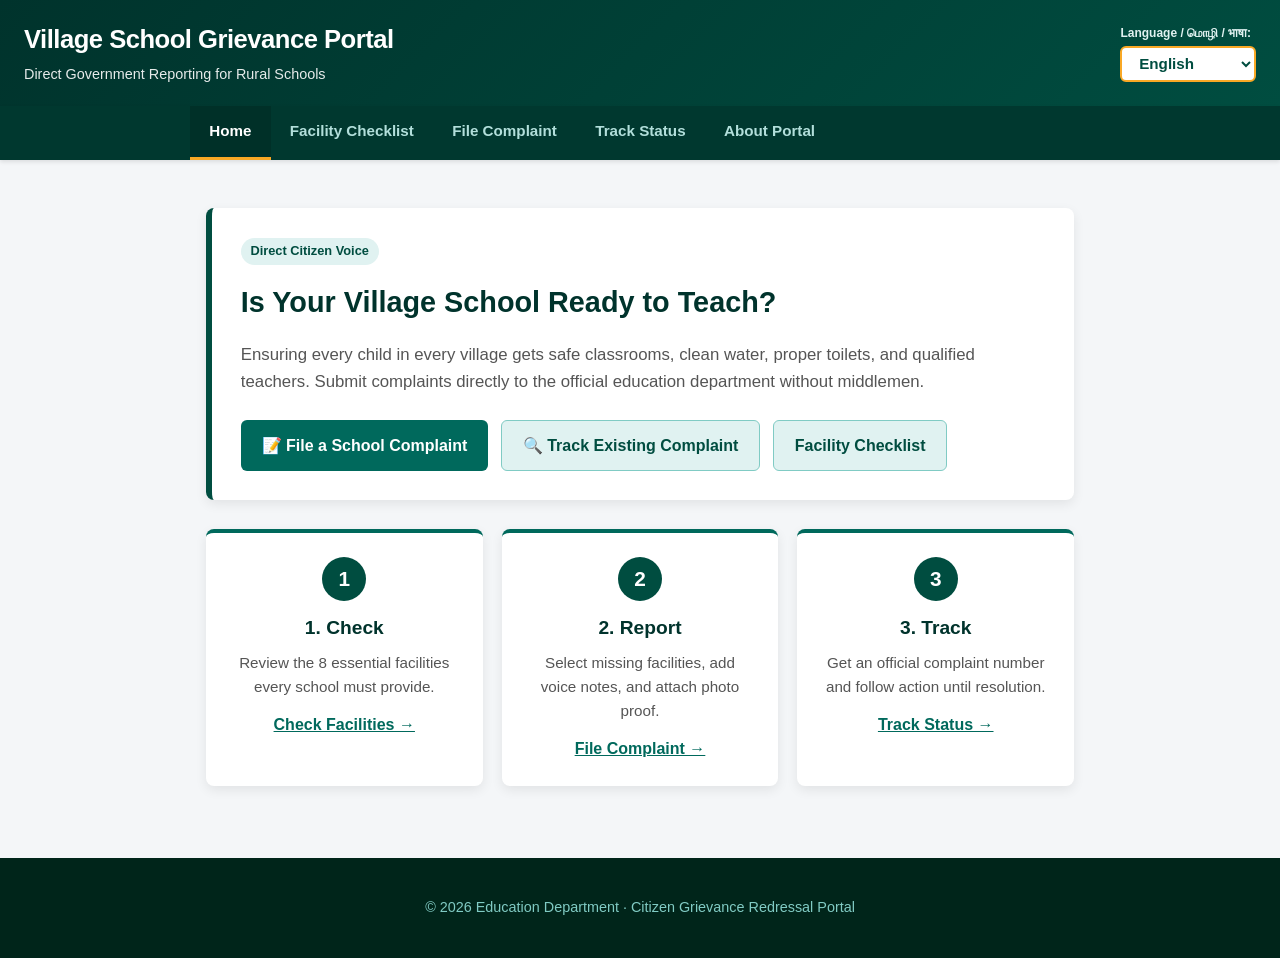
==== commit 7b0d4524: "Remove all SDG 4 references from website and presentation" ====
--- a/index.html
+++ b/index.html
@@ -4,13 +4,12 @@
     <meta charset="UTF-8" />
     <meta http-equiv="X-UA-Compatible" content="IE=edge" />
     <meta name="viewport" content="width=device-width, initial-scale=1.0" />
-    <title>Home - Village School Grievance Portal | SDG 4</title>
+    <title>Home - Village School Grievance Portal</title>
     <link rel="stylesheet" href="style.css" />
 </head>
 <body>
     <header>
         <div class="header-brand">
-            <div class="sdg-badge">SDG 4 · QUALITY EDUCATION</div>
             <h1 data-key="siteTitle">Village School Grievance Portal</h1>
             <p class="tagline" data-key="siteTagline">Direct Government Reporting for Rural Schools</p>
         </div>
@@ -74,7 +73,7 @@
     </main>
 
     <footer>
-        <p>&copy; 2026 Education Department · Citizen Grievance Redressal Portal · SDG 4 Quality Education</p>
+        <p>&copy; 2026 Education Department · Citizen Grievance Redressal Portal</p>
     </footer>
 
     <script src="script.js"></script>
--- a/style.css
+++ b/style.css
@@ -40,7 +40,7 @@
     box-shadow: 0 2px 8px rgba(0,0,0,0.2);
 }
 
-.sdg-badge {
+.portal-badge {
     display: inline-block;
     background-color: var(--accent-gold);
     color: #00251a;
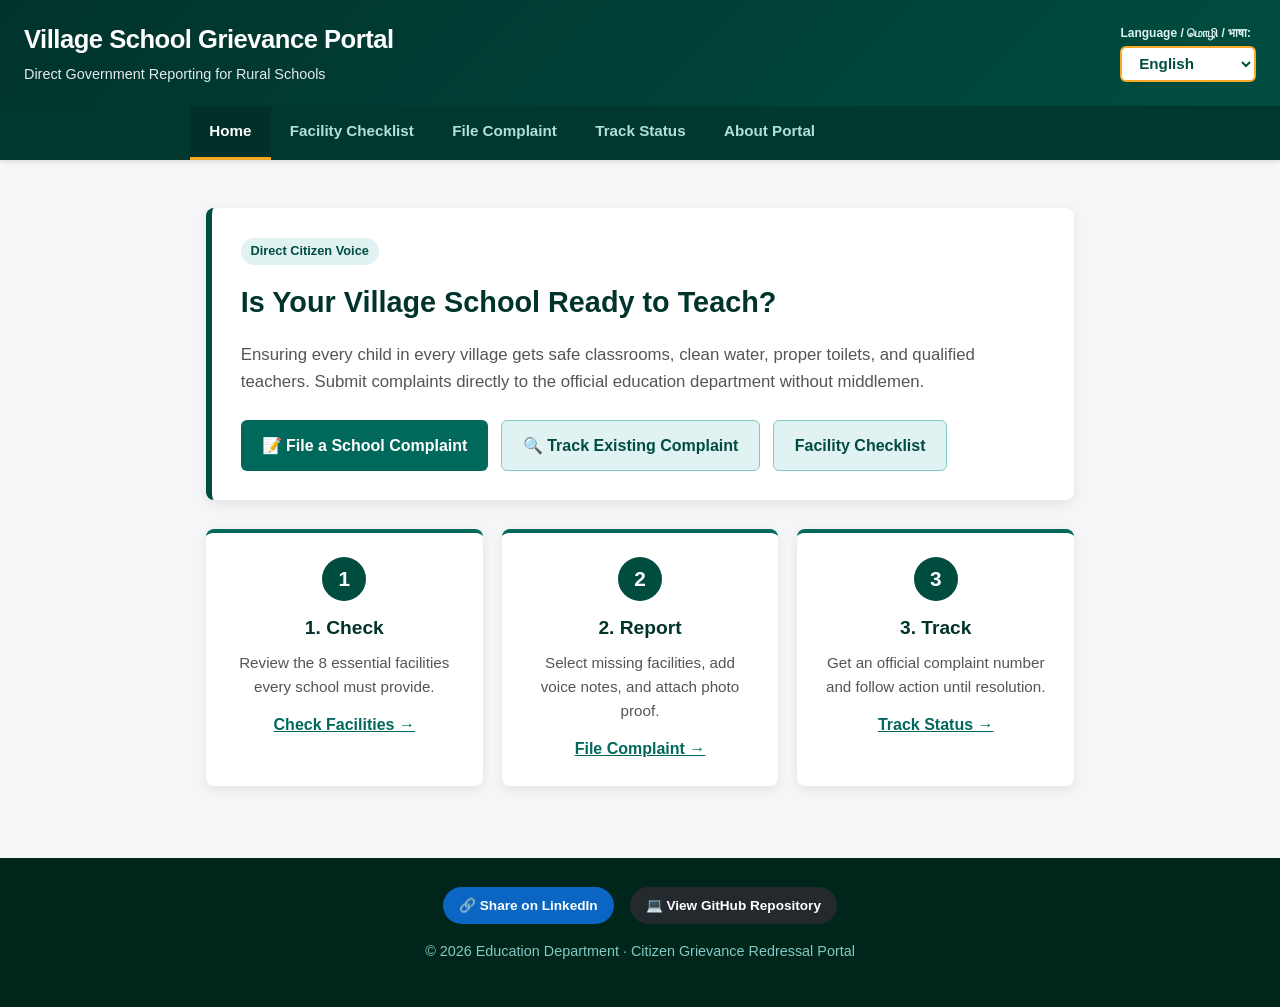
==== commit 21fc3411: "Add LinkedIn share and GitHub repo buttons in footer across all pages" ====
--- a/index.html
+++ b/index.html
@@ -73,6 +73,14 @@
     </main>
 
     <footer>
+        <div class="footer-social">
+            <a href="https://www.linkedin.com/sharing/share-offsite/?url=https%3A%2F%2Fgopalan-coder.github.io%2Fhttps-github.com-gopalan-education-portal%2F" target="_blank" rel="noopener noreferrer" class="btn-share-linkedin">
+                🔗 Share on LinkedIn
+            </a>
+            <a href="https://github.com/gopalan-coder/https-github.com-gopalan-education-portal" target="_blank" rel="noopener noreferrer" class="btn-repo-github">
+                💻 View GitHub Repository
+            </a>
+        </div>
         <p>&copy; 2026 Education Department · Citizen Grievance Redressal Portal</p>
     </footer>
 
--- a/style.css
+++ b/style.css
@@ -732,9 +732,53 @@
 /* Footer */
 footer {
     text-align: center;
-    padding: 1.5rem 1rem;
+    padding: 1.8rem 1rem;
     background-color: #00251a;
     color: #80cbc4;
     font-size: 0.9rem;
     margin-top: 3rem;
+}
+
+.footer-social {
+    display: flex;
+    justify-content: center;
+    gap: 1rem;
+    margin-bottom: 1rem;
+    flex-wrap: wrap;
+}
+
+.btn-share-linkedin {
+    background-color: #0a66c2;
+    color: #ffffff;
+    padding: 0.5rem 1rem;
+    border-radius: 20px;
+    font-weight: 700;
+    font-size: 0.85rem;
+    text-decoration: none;
+    display: inline-flex;
+    align-items: center;
+    gap: 0.4rem;
+    transition: background-color 0.2s ease;
+}
+
+.btn-share-linkedin:hover {
+    background-color: #004182;
+}
+
+.btn-repo-github {
+    background-color: #24292e;
+    color: #ffffff;
+    padding: 0.5rem 1rem;
+    border-radius: 20px;
+    font-weight: 700;
+    font-size: 0.85rem;
+    text-decoration: none;
+    display: inline-flex;
+    align-items: center;
+    gap: 0.4rem;
+    transition: background-color 0.2s ease;
+}
+
+.btn-repo-github:hover {
+    background-color: #1b1f23;
 }
